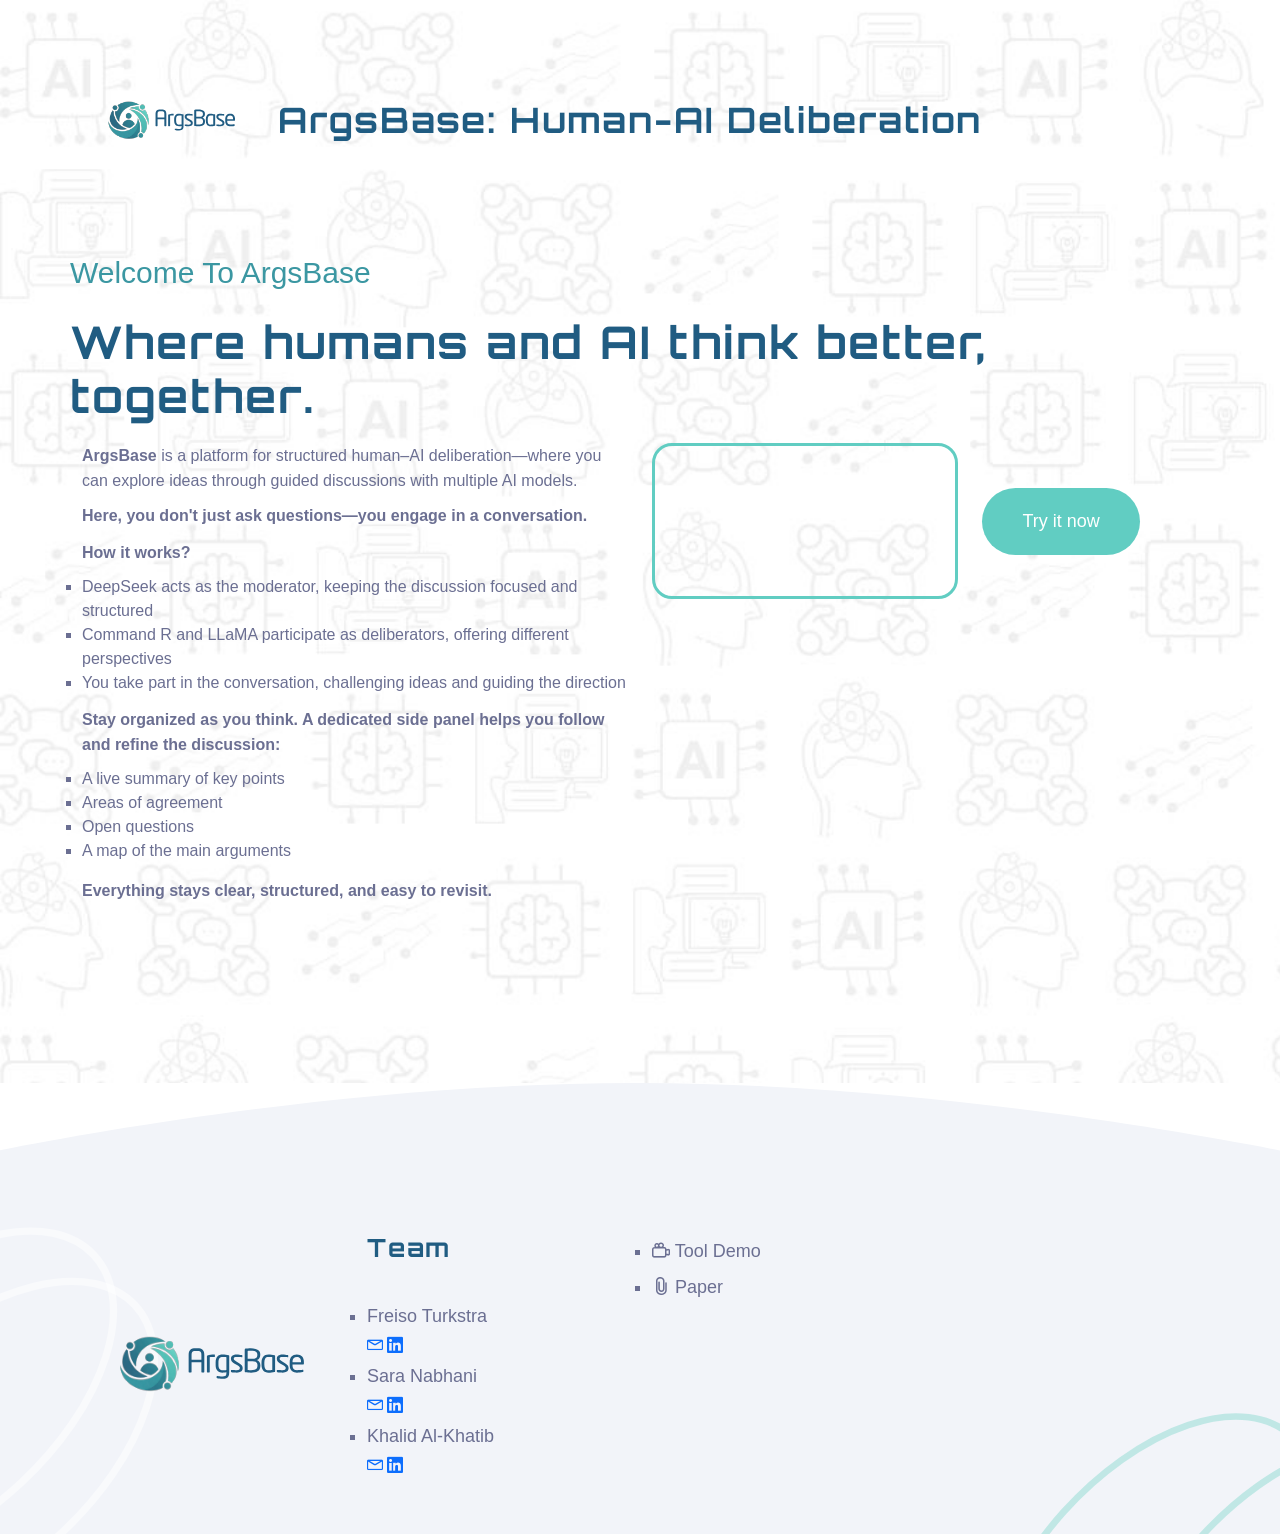
==== landing page/index.html @ 5cd46a4c "Add files via upload" ====
<!DOCTYPE html>
<html class="no-js" lang="">
  <head>
    <meta charset="utf-8" />
    <meta http-equiv="x-ua-compatible" content="ie=edge" />
    <title>ArgsBase || Human-AI Deliberation</title>
    <meta name="description" content="" />
    <meta name="viewport" content="width=device-width, initial-scale=1" />
    <link rel="shortcut icon" type="image/x-icon" href="assets/img/new logo.svg"/>
    <!-- Place favicon.ico in the root directory -->

    <!-- ========================= CSS here ========================= -->
    <link rel="stylesheet" href="assets/css/bootstrap-5.0.0-beta2.min.css" />
    <link rel="stylesheet" href="assets/css/LineIcons.2.0.css" />
    <link rel="stylesheet" href="assets/css/tiny-slider.css" />
    <link rel="stylesheet" href="assets/css/animate.css" />
    <link rel="stylesheet" href="assets/css/main.css" />
	<link href="https://fonts.googleapis.com/css2?family=Audiowide&display=swap" rel="stylesheet">
  </head>
  <body>
    <!--[if lte IE 9]>
      <p class="browserupgrade">
        You are using an <strong>outdated</strong> browser. Please
        <a href="https://browsehappy.com/">upgrade your browser</a> to improve
        your experience and security.
      </p>
    <![endif]-->

    <!-- ========================= preloader start ========================= -->
    <div class="preloader">
      <div class="loader">
        <div class="spinner">
          <div class="spinner-container">
            <div class="spinner-rotator">
              <div class="spinner-left">
                <div class="spinner-circle"></div>
              </div>
              <div class="spinner-right">
                <div class="spinner-circle"></div>
              </div>
            </div>
          </div>
        </div>
      </div>
    </div>
		<!-- preloader end -->
		

    <!-- ========================= header start ========================= -->
    <header class="header">
      <div class="navbar-area">
        <div class="container">
          <div class="row align-items-center">
            <div class="col-lg-12">
              <nav class="navbar navbar-expand-lg">
                <a class="navbar-brand" href="index.html">
                  <img src="assets/img/new_logo_t.svg" alt="Logo" width="100%" height="200" />
                </a>
				<h1>ArgsBase: Human-AI Deliberation</h1>
                <button class="navbar-toggler" type="button" data-bs-toggle="collapse" data-bs-target="#navbarSupportedContent" aria-controls="navbarSupportedContent" aria-expanded="false" aria-label="Toggle navigation">
                  <span class="toggler-icon"></span>
                  <span class="toggler-icon"></span>
                  <span class="toggler-icon"></span>
                </button>
              </nav>
              <!-- navbar -->
            </div>
          </div>
          <!-- row -->
        </div>
        <!-- container -->
      </div>
      <!-- navbar area -->
    </header>
    <!-- ========================= header end ========================= -->

    <!-- ========================= hero-section start ========================= -->
    <section id="home" class="hero-section" style="margin: 0px; padding-top: 250px;">
      <div class="container">
        <div class="row">
			<div class="hero-content" style="padding: 0; margin: 0;">
			<span class="wow fadeInLeft" data-wow-delay=".2s">Welcome To ArgsBase</span>
               <h1 class="wow fadeInUp" data-wow-delay=".4s" style="margin-bottom: 20px;">
								Where humans and AI think better, together.
							</h1>
			</div>						
          <div class="col-lg-6">
            <div class="hero-content">
							<!-- <span class="wow fadeInLeft" data-wow-delay=".2s">Welcome To ArgsBase</span>
               <h1 class="wow fadeInUp" data-wow-delay=".4s">
								Where humans and AI think better, together.
							</h1> -->
              <p class="wow fadeInUp" data-wow-delay=".6s" style="margin-bottom: 10px;">
                <strong>ArgsBase</strong> is a platform for structured human–AI deliberation—where you can explore ideas through guided discussions with multiple AI models.
</p>
				<p class="wow fadeInUp" data-wow-delay=".6s" style="font-weight: bolder; margin-bottom: 12px;">Here, you don't just ask questions—you engage in a conversation. </p>

<p class="wow fadeInUp" data-wow-delay=".6s" style="margin-bottom: 10px; font-weight: bold;">How it works?</p>
	<ul>
<li>DeepSeek acts as the moderator, keeping the discussion focused and structured</li>
<li>Command R and LLaMA participate as deliberators, offering different perspectives</li>
<li>You take part in the conversation, challenging ideas and guiding the direction</li>
</ul> 

<p class="wow fadeInUp" data-wow-delay=".6s" style="margin-bottom: 10px; margin-top: 12px; font-weight: bolder;">Stay organized as you think. A dedicated side panel helps you follow and refine the discussion:</p>
<ul>
<li>A live summary of key points</li>
<li>Areas of agreement</li>
<li>Open questions</li>
<li>A map of the main arguments</li>
</ul> 

<p class="wow fadeInUp" data-wow-delay=".6s" style="font-weight: bolder; margin-top: 15px;">Everything stays clear, structured, and easy to revisit.</p>
</p>
							<!-- <a href="https://quiet-pavlova-2ccf0b.netlify.app/" class="main-btn btn-hover wow fadeInUp" data-wow-delay=".6s">Try it now</a> -->
            </div>
					</div>
					<div class="col-lg-6">
						<div class="hero-img wow fadeInUp" data-wow-delay=".5s">
							<!-- <img src="assets/img/hero/hero-img.svg" alt=""> -->
							 <a href="https://youtu.be/43h_SSZMldo" target="_blank">
							<video autoplay loop muted playsinline style="width: 100%; height: auto; border: 3px solid #61cdc2; border-radius: 20px;">
  <source src="assets/img/ArgsBase Demo.mp4" type="video/mp4"> 
  Your browser does not support the video tag.
</video></a>  <a href="https://quiet-pavlova-2ccf0b.netlify.app/" class="main-btn btn-hover wow fadeInUp" data-wow-delay=".6s" style="margin: 20px;">Try it now</a>
        
						</div> 
					</div>
        </div>
			</div>
    </section>
		<!-- ========================= hero-section end ========================= -->


    <!-- ========================= footer start ========================= -->
		<footer class="footer">
			<div class="container">
				<div class="widget-wrapper">
					<div class="row">
						<div class="col-xl-3 col-md-6">
							<div class="footer-widget">
								<div class="logo mb-35">
									<a href="index.html"> <img src="assets/img/new_logo_t.svg" alt="" width="100%" height="100%"> </a>
								</div>
			
							</div>
						</div>

				

						<div class="col-xl-3 col-md-6">
							<div class="footer-widget">
								<h3>Team</h3>
								<ul>
									<li>Freiso Turkstra</li> <a href="mailto:f.turkstra@rug.nl"> <i class="lni lni-envelope"></i> </a> <a href="jvascript:void(0)"> <i class="lni lni-linkedin-original"></i> </a>
									<li>Sara Nabhani</li> <a href="mailto:s.nabhani@rug.nl"> <i class="lni lni-envelope"></i> </a> <a href="https://www.linkedin.com/in/saranabhani"> <i class="lni lni-linkedin-original"></i> </a>
									<li>Khalid Al-Khatib</li> <a href="mailto:khalid.alkhatib@rug.nl"> <i class="lni lni-envelope"></i> </a> <a href="jvascript:void(0)"> <i class="lni lni-linkedin-original"></i> </a>
								</ul>

							</div>
						</div>

						<div class="col-xl-3 col-md-6">
							<div class="footer-widget">
								
								<ul>
									<li><a href="https://youtu.be/43h_SSZMldo"><i class="lni lni-video"></i> Tool Demo </a></li>
									<li><a href="https://aclanthology.org/2026.eacl-demo.39/"><i class="lni lni-paperclip"></i> Paper </a></li>
									
								</ul>
							
							</div>
						</div>

					</div>
				</div>

			</div>
		</footer>
    <!-- ========================= footer end ========================= -->

    <!-- ========================= scroll-top ========================= -->
    <a href="#" class="scroll-top btn-hover">
      <i class="lni lni-chevron-up"></i>
    </a>

    <!-- ========================= JS here ========================= -->
    <script src="assets/js/bootstrap-5.0.0-beta2.min.js"></script>
    <script src="assets/js/count-up.min.js"></script>
    <script src="assets/js/tiny-slider.js"></script>
    <script src="assets/js/wow.min.js"></script>
    <script src="assets/js/polifill.js"></script>
    <script src="assets/js/main.js"></script>
  </body>
</html>
---- landing page/assets/css/main.css ----
/* ============================
  Template Name: Bliss
  Author: uideck
  Description: Digital Agency Bootstrap 5 Landing Page.
  Version: 1.0
=============================== */
@import url("https://fonts.googleapis.com/css2?family=Orbitron&display=swap");
.counter-up-section .counter-up-content .counter-up-wrapper .single-counter .icon, .footer .widget-wrapper .footer-widget .socials li a {
  display: flex;
  justify-content: center;
  align-items: center;
}

/*===========================
    01.COMMON css 
===========================*/
html {
  scroll-behavior: smooth;
}

body {
  font-family: "Nirand", sans-serif;
  font-weight: normal;
  font-style: normal;
  color: #6B6F92;
  overflow-x: hidden;
}

* {
  margin: 0;
  padding: 0;
  box-sizing: border-box;
}

a:focus,
input:focus,
textarea:focus,
button:focus,
.btn:focus,
.btn.focus,
.btn:not(:disabled):not(.disabled).active,
.btn:not(:disabled):not(.disabled):active {
  text-decoration: none;
  outline: none;
  box-shadow: none;
}

a:hover {
  color: #4E6EF1;
}

a {
  transition: all 0.3s ease-out 0s;
}

a,
a:focus,
a:hover {
  text-decoration: none;
}

i,
span,
a {
  display: inline-block;
}

audio,
canvas,
iframe,
img,
svg,
video {
  vertical-align: middle;
}

h1,
h2,
h3,
h4,
h5,
h6 {
  font-family: "Orbitron", sans-serif;
  font-weight: 700;
  margin: 0px;
  color: #205c82;
  letter-spacing: 2px;
}

.section-title p {
  font-size: 18px;
  line-height: 28px;
}

h1 a,
h2 a,
h3 a,
h4 a,
h5 a,
h6 a {
  color: inherit;
}

h1 {
  font-size: 35px;
}

h2 {
  font-size: 30px;
}

h3 {
  font-size: 25px;
}

h4 {
  font-size: 20px;
}

h5 {
  font-size: 18px;
}

h6 {
  font-size: 16px;
}

ul,
ol {
  margin: 0px;
  padding: 0px;
  list-style-type: square;
}

p {
  font-size: 16px;
  font-weight: 400;
  line-height: 25px;
  margin: 0px;
  padding: 0px;
}

.img-bg {
  background-position: center center;
  background-size: cover;
  background-repeat: no-repeat;
  width: 100%;
  height: 100%;
}

.error {
  color: orangered;
}

.success {
  color: green;
}

/*===== All Button Style =====*/
.main-btn {
  display: inline-block;
  font-weight: 500;
  text-align: center;
  white-space: nowrap;
  vertical-align: middle;
  user-select: none;
  padding: 20px 40px;
  font-size: 18px;
  border-radius: 50px;
  color: #fff;
  cursor: pointer;
  z-index: 5;
  transition: all .4s ease-in-out;
  border: none;
  background: #61cdc2;
  overflow: hidden;
}

.main-btn:hover {
  color: #fff;
}

.main-btn.border-btn {
  border: 2px solid #4E6EF1;
  background: transparent;
  color: #313450;
}

.btn-hover {
  position: relative;
  overflow: hidden;
}

.btn-hover::after {
  content: '';
  position: absolute;
  width: 0%;
  height: 0%;
  border-radius: 50%;
  background: rgba(0, 0, 0, 0.05);
  top: 50%;
  left: 50%;
  padding: 50%;
  z-index: -1;
  transition: all 0.3s ease-out 0s;
  transform: translate3d(-50%, -50%, 0) scale(0);
}

.btn-hover:hover::after {
  transform: translate3d(-50%, -50%, 0) scale(1.3);
}

.scroll-top {
  width: 45px;
  height: 45px;
  background: #61cdc2;
  display: none;
  justify-content: center;
  align-items: center;
  font-size: 18px;
  color: #fff;
  border-radius: 5px;
  position: fixed;
  bottom: 30px;
  right: 30px;
  z-index: 9;
  cursor: pointer;
  transition: all 0.3s ease-out 0s;
}

.scroll-top:hover {
  color: #fff;
  background: rgba(78, 110, 241, 0.8);
}

@keyframes animation1 {
  0% {
    transform: translateY(30px);
  }
  50% {
    transform: translateY(-30px);
  }
  100% {
    transform: translateY(30px);
  }
}

/*===== All Preloader Style =====*/
.preloader {
  /* Body Overlay */
  position: fixed;
  top: 0;
  left: 0;
  display: table;
  height: 100%;
  width: 100%;
  /* Change Background Color */
  background: #fff;
  z-index: 99999;
}

.preloader .loader {
  display: table-cell;
  vertical-align: middle;
  text-align: center;
}

.preloader .loader .spinner {
  position: absolute;
  left: 50%;
  top: 50%;
  width: 64px;
  margin-left: -32px;
  z-index: 18;
  pointer-events: none;
}

.preloader .loader .spinner .spinner-container {
  pointer-events: none;
  position: absolute;
  width: 100%;
  padding-bottom: 100%;
  top: 50%;
  left: 50%;
  margin-top: -50%;
  margin-left: -50%;
  animation: spinner-linspin 1568.2353ms linear infinite;
}

.preloader .loader .spinner .spinner-container .spinner-rotator {
  position: absolute;
  width: 100%;
  height: 100%;
  animation: spinner-easespin 5332ms cubic-bezier(0.4, 0, 0.2, 1) infinite both;
}

.preloader .loader .spinner .spinner-container .spinner-rotator .spinner-left {
  position: absolute;
  top: 0;
  left: 0;
  bottom: 0;
  overflow: hidden;
  right: 50%;
}

.preloader .loader .spinner .spinner-container .spinner-rotator .spinner-right {
  position: absolute;
  top: 0;
  right: 0;
  bottom: 0;
  overflow: hidden;
  left: 50%;
}

.preloader .loader .spinner-circle {
  box-sizing: border-box;
  position: absolute;
  width: 200%;
  height: 100%;
  border-style: solid;
  /* Spinner Color */
  border-color: #4E6EF1 #4E6EF1 #ddd;
  border-radius: 50%;
  border-width: 6px;
}

.preloader .loader .spinner-left .spinner-circle {
  left: 0;
  right: -100%;
  border-right-color: #ddd;
  animation: spinner-left-spin 1333ms cubic-bezier(0.4, 0, 0.2, 1) infinite both;
}

.preloader .loader .spinner-right .spinner-circle {
  left: -100%;
  right: 0;
  border-left-color: #ddd;
  animation: right-spin 1333ms cubic-bezier(0.4, 0, 0.2, 1) infinite both;
}

/* Preloader Animations */

@keyframes spinner-linspin {
  to {
    transform: rotate(360deg);
  }
}

@keyframes spinner-easespin {
  12.5% {
    transform: rotate(135deg);
  }
  25% {
    transform: rotate(270deg);
  }
  37.5% {
    transform: rotate(405deg);
  }
  50% {
    transform: rotate(540deg);
  }
  62.5% {
    transform: rotate(675deg);
  }
  75% {
    transform: rotate(810deg);
  }
  87.5% {
    transform: rotate(945deg);
  }
  to {
    transform: rotate(1080deg);
  }
}

@keyframes spinner-left-spin {
  0% {
    transform: rotate(130deg);
  }
  50% {
    transform: rotate(-5deg);
  }
  to {
    transform: rotate(130deg);
  }
}

@keyframes right-spin {
  0% {
    transform: rotate(-130deg);
  }
  50% {
    transform: rotate(5deg);
  }
  to {
    transform: rotate(-130deg);
  }
}

/*===========================
    02.HEADER css 
===========================*/
/*===== NAVBAR =====*/
.navbar-area {
  position: absolute;
  top: 0;
  left: 0;
  width: 100%;
  z-index: 99;
  transition: all 0.3s ease-out 0s;
}

.sticky {
  position: fixed;
  z-index: 99;
  background-color: #fff;
  box-shadow: 0px 20px 50px 0px rgba(0, 0, 0, 0.05);
  transition: all 0.3s ease-out 0s;
}

.sticky .navbar {
  padding: 17px 0;
}

@media only screen and (min-width: 768px) and (max-width: 991px), (max-width: 767px) {
  .sticky .navbar {
    padding: 15px 0;
  }
}

.sticky .navbar .navbar-nav .nav-item a {
  color: #313450;
}

.sticky .navbar .navbar-toggler .toggler-icon {
  background: #313450;
}

.navbar {
  padding: 0;
  border-radius: 5px;
  position: relative;
  transition: all 0.3s ease-out 0s;
  padding: 20px 0;
}

@media only screen and (min-width: 768px) and (max-width: 991px), (max-width: 767px) {
  .navbar {
    padding: 17px 0;
  }
}

.navbar-brand {
  padding: 0;
}

.navbar-brand img {
  max-width: 180px;
}

.navbar-toggler {
  padding: 0;
}

.navbar-toggler:focus {
  outline: none;
  box-shadow: none;
}

.navbar-toggler .toggler-icon {
  width: 30px;
  height: 2px;
  background-color: #313450;
  display: block;
  margin: 5px 0;
  position: relative;
  transition: all 0.3s ease-out 0s;
}

.navbar-toggler.active .toggler-icon:nth-of-type(1) {
  transform: rotate(45deg);
  top: 7px;
}

.navbar-toggler.active .toggler-icon:nth-of-type(2) {
  opacity: 0;
}

.navbar-toggler.active .toggler-icon:nth-of-type(3) {
  transform: rotate(135deg);
  top: -7px;
}

@media only screen and (min-width: 768px) and (max-width: 991px), (max-width: 767px) {
  .navbar-collapse {
    position: absolute;
    top: 100%;
    left: 0;
    width: 100%;
    background-color: #fff;
    z-index: 9;
    box-shadow: 0px 15px 20px 0px rgba(0, 0, 0, 0.1);
    padding: 5px 12px;
  }
}

.navbar-nav .nav-item {
  position: relative;
  margin-left: 40px;
}

@media only screen and (min-width: 768px) and (max-width: 991px), (max-width: 767px) {
  .navbar-nav .nav-item {
    margin-left: 20px;
  }
}

.navbar-nav .nav-item a {
  font-size: 18px;
  font-weight: 400;
  color: #6B6F92;
  transition: all 0.3s ease-out 0s;
  padding: 10px 0;
  position: relative;
}

@media only screen and (min-width: 768px) and (max-width: 991px), (max-width: 767px) {
  .navbar-nav .nav-item a {
    display: inline-block;
    padding: 6px 0px;
    color: #6B6F92;
  }
}

.navbar-nav .nav-item a::before {
  content: '';
  position: absolute;
  bottom: 0;
  right: 0;
  left: auto;
  width: 0;
  height: 2px;
  background: #4E6EF1;
  z-index: -1;
  opacity: 0;
  border-radius: 10px;
  transition: all 0.3s ease-out 0s;
}

.navbar-nav .nav-item a:hover, .navbar-nav .nav-item a.active {
  color: #4E6EF1;
}

.navbar-nav .nav-item a:hover::before, .navbar-nav .nav-item a.active::before {
  right: auto;
  left: 0;
  opacity: 1;
  width: 100%;
}

.navbar-nav .nav-item:hover .sub-menu {
  top: 100%;
  opacity: 1;
  visibility: visible;
}

@media only screen and (min-width: 768px) and (max-width: 991px) {
  .navbar-nav .nav-item:hover .sub-menu {
    top: 0;
  }
}

@media (max-width: 767px) {
  .navbar-nav .nav-item:hover .sub-menu {
    top: 0;
  }
}

.navbar-nav .nav-item .sub-menu {
  width: 200px;
  background-color: #fff;
  box-shadow: 0px 0px 20px 0px rgba(0, 0, 0, 0.1);
  position: absolute;
  top: 110%;
  left: 0;
  opacity: 0;
  visibility: hidden;
  transition: all 0.3s ease-out 0s;
}

@media only screen and (min-width: 768px) and (max-width: 991px) {
  .navbar-nav .nav-item .sub-menu {
    position: relative;
    width: 100%;
    top: 0;
    display: none;
    opacity: 1;
    visibility: visible;
  }
}

@media (max-width: 767px) {
  .navbar-nav .nav-item .sub-menu {
    position: relative;
    width: 100%;
    top: 0;
    display: none;
    opacity: 1;
    visibility: visible;
  }
}

.navbar-nav .nav-item .sub-menu li {
  display: block;
}

.navbar-nav .nav-item .sub-menu li a {
  display: block;
  padding: 8px 20px;
  color: #222;
}

.navbar-nav .nav-item .sub-menu li a.active, .navbar-nav .nav-item .sub-menu li a:hover {
  padding-left: 25px;
  color: #4E6EF1;
}

.navbar-nav .sub-nav-toggler {
  display: none;
}

@media only screen and (min-width: 768px) and (max-width: 991px) {
  .navbar-nav .sub-nav-toggler {
    display: block;
    position: absolute;
    right: 0;
    top: 0;
    background: none;
    color: #222;
    font-size: 18px;
    border: 0;
    width: 30px;
    height: 30px;
  }
}

@media (max-width: 767px) {
  .navbar-nav .sub-nav-toggler {
    display: block;
    position: absolute;
    right: 0;
    top: 0;
    background: none;
    color: #222;
    font-size: 18px;
    border: 0;
    width: 30px;
    height: 30px;
  }
}

.navbar-nav .sub-nav-toggler span {
  width: 8px;
  height: 8px;
  border-left: 1px solid #222;
  border-bottom: 1px solid #222;
  transform: rotate(-45deg);
  position: relative;
  top: -5px;
}

/* ============== hero-area ============ */
.hero-section {
  position: relative;
  z-index: 1;
  padding: 250px 0 120px;
  background-image: url("../img/bg.jpg");
  background-repeat: no-repeat;
  background-position: left bottom;
  background-size: cover;
}

@media only screen and (min-width: 1200px) and (max-width: 1399px) {
  .hero-section {
    padding: 180px 0 140px;
  }
}

@media only screen and (min-width: 992px) and (max-width: 1199px) {
  .hero-section {
    padding: 180px 0 140px;
  }
}

@media only screen and (min-width: 768px) and (max-width: 991px) {
  .hero-section .hero-content {
    margin-bottom: 50px;
  }
}

@media (max-width: 767px) {
  .hero-section .hero-content {
    margin-bottom: 50px;
  }
}

.hero-section .hero-content span {
  font-family: "Archivo Black", sans-serif;
  font-size: 30px;
  color: #3b97a2;
  margin-bottom: 20px;
}

@media only screen and (min-width: 992px) and (max-width: 1199px) {
  .hero-section .hero-content span {
    font-size: 25px;
  }
}

.hero-section .hero-content h1 {
  font-size: 50px;
  margin-bottom: 35px;
}

@media only screen and (min-width: 1200px) and (max-width: 1399px) {
  .hero-section .hero-content h1 {
    font-size: 45px;
  }
}

@media only screen and (min-width: 992px) and (max-width: 1199px) {
  .hero-section .hero-content h1 {
    font-size: 37px;
  }
}

@media (max-width: 767px) {
  .hero-section .hero-content h1 {
    font-size: 36px;
  }
}

@media only screen and (min-width: 480px) and (max-width: 767px) {
  .hero-section .hero-content h1 {
    font-size: 45px;
  }
}

.hero-section .hero-content p {
  margin-bottom: 40px;
}

@media only screen and (min-width: 1200px) and (max-width: 1399px) {
  .hero-section .hero-img img {
    width: 100%;
  }
}

@media only screen and (min-width: 992px) and (max-width: 1199px) {
  .hero-section .hero-img img {
    width: 100%;
  }
}

@media only screen and (min-width: 768px) and (max-width: 991px) {
  .hero-section .hero-img img {
    width: 100%;
  }
}

@media (max-width: 767px) {
  .hero-section .hero-img img {
    width: 100%;
  }
}

.hero-section .hero-shape .shape {
  position: absolute;
  z-index: -1;
}

.hero-section .hero-shape .shape.shape-1 {
  top: -285px;
  right: -300px;
}

@media only screen and (min-width: 1200px) and (max-width: 1399px) {
  .hero-section .hero-shape .shape.shape-1 {
    top: -420px;
    right: -550px;
  }
}

@media only screen and (min-width: 992px) and (max-width: 1199px) {
  .hero-section .hero-shape .shape.shape-1 {
    top: -400px;
    right: -550px;
  }
}

@media only screen and (min-width: 768px) and (max-width: 991px) {
  .hero-section .hero-shape .shape.shape-1 {
    display: none;
  }
}

@media (max-width: 767px) {
  .hero-section .hero-shape .shape.shape-1 {
    display: none;
  }
}

.client-logo-section .single-logo {
  opacity: .43;
  transition: all 0.3s ease-out 0s;
}

.client-logo-section .single-logo:hover {
  opacity: 1;
}

.client-logo-section .single-logo img {
  max-width: 100%;
}

/* ======= about css ========*/
.about-section .about-img img {
  width: 100%;
}

.about-section .accordion .single-faq {
  margin-bottom: 20px;
  border-radius: 10px;
  background: #fff;
  box-shadow: 0px 0px 35px #f2f4f9;
}

.about-section .accordion .single-faq button {
  padding: 20px 30px 15px;
  border: none;
  background: none;
  font-size: 20px;
  font-weight: 500;
  color: #313450;
  position: relative;
}

.about-section .accordion .single-faq button::after {
  content: "\eb2c";
  font: normal normal normal 1em/1 "LineIcons";
  position: absolute;
  right: 30px;
  top: 50%;
  transform: translateY(-50%);
  transition: all 0.3s ease-out 0s;
}

.about-section .accordion .single-faq button.collapsed::after {
  content: "\eb53";
}

.about-section .accordion .single-faq .faq-content {
  padding: 0 30px;
  padding-bottom: 20px;
}

/* ============== service css ==============*/
.service-section {
  background-image: url("../img/service/service-bg.jpg");
}

.service-section .single-service {
  text-align: center;
  padding: 50px 30px;
  border-radius: 10px;
  background: #fff;
  margin-bottom: 30px;
}

.service-section .single-service:hover .icon {
  color: #fff;
}

.service-section .single-service:hover .icon.color-1 {
  background: #FB32FB;
}

.service-section .single-service:hover .icon.color-2 {
  background: #4E6EF1;
}

.service-section .single-service:hover .icon.color-3 {
  background: #FF3B3B;
}

.service-section .single-service:hover .icon.color-4 {
  background: #5A37FF;
}

.service-section .single-service .icon {
  width: 95px;
  height: 95px;
  border-radius: 50%;
  display: flex;
  justify-content: center;
  align-items: center;
  margin: auto;
  margin-bottom: 30px;
  font-size: 40px;
  color: #313450;
  transition: all 0.3s ease-out 0s;
}

.service-section .single-service .icon.color-1 {
  background: #FFEFFF;
}

.service-section .single-service .icon.color-2 {
  background: #E4E9FF;
}

.service-section .single-service .icon.color-3 {
  background: #FFEAEA;
}

.service-section .single-service .icon.color-4 {
  background: #ECE8FF;
}

.service-section .single-service .content h3 {
  font-size: 24px;
  margin-bottom: 15px;
}

/* ============= counter-up css =========== */
@media only screen and (min-width: 1400px) {
  .counter-up-section .counter-up-content {
    margin-right: 65px;
  }
}

.counter-up-section .counter-up-content .counter-up-wrapper .single-counter {
  margin-bottom: 35px;
}

.counter-up-section .counter-up-content .counter-up-wrapper .single-counter .icon {
  width: 80px;
  height: 80px;
  border-radius: 10px;
  margin-bottom: 20px;
  color: #4E6EF1;
  font-size: 42px;
}

.counter-up-section .counter-up-content .counter-up-wrapper .single-counter .icon.color-1 {
  background: #FFEFFF;
}

.counter-up-section .counter-up-content .counter-up-wrapper .single-counter .icon.color-2 {
  background: #E1F2FB;
}

.counter-up-section .counter-up-content .counter-up-wrapper .single-counter .icon.color-3 {
  background: #FFEAEA;
}

.counter-up-section .counter-up-content .counter-up-wrapper .single-counter .icon.color-4 {
  background: #ECE8FF;
}

.counter-up-section .counter-up-content .counter-up-wrapper .single-counter .content h1 {
  font-size: 45px;
  margin-bottom: 10px;
}

@media only screen and (min-width: 992px) and (max-width: 1199px) {
  .counter-up-section .counter-up-content .counter-up-wrapper .single-counter .content h1 {
    font-size: 38px;
  }
}

.counter-up-section .counter-up-content .counter-up-wrapper .single-counter .content span {
  font-size: 25px;
  font-weight: 500;
}

@media only screen and (min-width: 992px) and (max-width: 1199px) {
  .counter-up-section .counter-up-content .counter-up-wrapper .single-counter .content span {
    font-size: 18px;
  }
}

.counter-up-section .counter-up-img img {
  width: 100%;
}

/* =========== footer css =========== */
.footer {
  background-image: url("../img/footer_bg.svg");
  background-size: cover;
  background-position: top center;
  padding-top: 150px;
}

.footer .widget-wrapper .footer-widget {
  margin-bottom: 40px;
}

.footer .widget-wrapper .footer-widget .desc {
  font-size: 18px;
  line-height: 28px;
}

.footer .widget-wrapper .footer-widget .socials {
  display: flex;
  align-items: center;
}

.footer .widget-wrapper .footer-widget .socials li {
  margin-right: 20px;
}

.footer .widget-wrapper .footer-widget .socials li a {
  width: 40px;
  height: 40px;
  border-radius: 50%;
  color: #6B6F92;
  background: #fff;
}

.footer .widget-wrapper .footer-widget .socials li a:hover {
  padding-left: 0px;
}

.footer .widget-wrapper .footer-widget h3 {
  margin-bottom: 35px;
}

.footer .widget-wrapper .footer-widget ul li {
  font-size: 18px;
  line-height: 36px;
}

.footer .widget-wrapper .footer-widget ul li a {
  color: #6B6F92;
}

.footer .widget-wrapper .footer-widget ul li a:hover {
  color: #4E6EF1;
  padding-left: 7px;
}

.footer .copy-right {
  text-align: center;
  padding: 30px 0;
  border-top: 2px solid #fff;
}

/* ======================
    DEFAULT CSS
========================= */
.mt-5 {
  margin-top: 5px;
}

.mt-10 {
  margin-top: 10px;
}

.mt-15 {
  margin-top: 15px;
}

.mt-20 {
  margin-top: 20px;
}

.mt-25 {
  margin-top: 25px;
}

.mt-30 {
  margin-top: 30px;
}

.mt-35 {
  margin-top: 35px;
}

.mt-40 {
  margin-top: 40px;
}

.mt-45 {
  margin-top: 45px;
}

.mt-50 {
  margin-top: 50px;
}

.mt-55 {
  margin-top: 55px;
}

.mt-60 {
  margin-top: 60px;
}

.mt-65 {
  margin-top: 65px;
}

.mt-70 {
  margin-top: 70px;
}

.mt-75 {
  margin-top: 75px;
}

.mt-80 {
  margin-top: 80px;
}

.mt-85 {
  margin-top: 85px;
}

.mt-90 {
  margin-top: 90px;
}

.mt-95 {
  margin-top: 95px;
}

.mt-100 {
  margin-top: 100px;
}

.mt-105 {
  margin-top: 105px;
}

.mt-110 {
  margin-top: 110px;
}

.mt-115 {
  margin-top: 115px;
}

.mt-120 {
  margin-top: 120px;
}

.mt-125 {
  margin-top: 125px;
}

.mt-130 {
  margin-top: 130px;
}

.mt-135 {
  margin-top: 135px;
}

.mt-140 {
  margin-top: 140px;
}

.mt-145 {
  margin-top: 145px;
}

.mt-150 {
  margin-top: 150px;
}

.mt-155 {
  margin-top: 155px;
}

.mt-160 {
  margin-top: 160px;
}

.mt-165 {
  margin-top: 165px;
}

.mt-170 {
  margin-top: 170px;
}

.mt-175 {
  margin-top: 175px;
}

.mt-180 {
  margin-top: 180px;
}

.mt-185 {
  margin-top: 185px;
}

.mt-190 {
  margin-top: 190px;
}

.mt-195 {
  margin-top: 195px;
}

.mt-200 {
  margin-top: 200px;
}

.mt-205 {
  margin-top: 205px;
}

.mt-210 {
  margin-top: 210px;
}

.mt-215 {
  margin-top: 215px;
}

.mt-220 {
  margin-top: 220px;
}

.mt-225 {
  margin-top: 225px;
}

.mb-5 {
  margin-bottom: 5px;
}

.mb-10 {
  margin-bottom: 10px;
}

.mb-15 {
  margin-bottom: 15px;
}

.mb-20 {
  margin-bottom: 20px;
}

.mb-25 {
  margin-bottom: 25px;
}

.mb-30 {
  margin-bottom: 30px;
}

.mb-35 {
  margin-bottom: 35px;
}

.mb-40 {
  margin-bottom: 40px;
}

.mb-45 {
  margin-bottom: 45px;
}

.mb-50 {
  margin-bottom: 50px;
}

.mb-55 {
  margin-bottom: 55px;
}

.mb-60 {
  margin-bottom: 60px;
}

.mb-65 {
  margin-bottom: 65px;
}

.mb-70 {
  margin-bottom: 70px;
}

.mb-75 {
  margin-bottom: 75px;
}

.mb-80 {
  margin-bottom: 80px;
}

.mb-85 {
  margin-bottom: 85px;
}

.mb-90 {
  margin-bottom: 90px;
}

.mb-95 {
  margin-bottom: 95px;
}

.mb-100 {
  margin-bottom: 100px;
}

.mb-105 {
  margin-bottom: 105px;
}

.mb-110 {
  margin-bottom: 110px;
}

.mb-115 {
  margin-bottom: 115px;
}

.mb-120 {
  margin-bottom: 120px;
}

.mb-125 {
  margin-bottom: 125px;
}

.mb-130 {
  margin-bottom: 130px;
}

.mb-135 {
  margin-bottom: 135px;
}

.mb-140 {
  margin-bottom: 140px;
}

.mb-145 {
  margin-bottom: 145px;
}

.mb-150 {
  margin-bottom: 150px;
}

.mb-155 {
  margin-bottom: 155px;
}

.mb-160 {
  margin-bottom: 160px;
}

.mb-165 {
  margin-bottom: 165px;
}

.mb-170 {
  margin-bottom: 170px;
}

.mb-175 {
  margin-bottom: 175px;
}

.mb-180 {
  margin-bottom: 180px;
}

.mb-185 {
  margin-bottom: 185px;
}

.mb-190 {
  margin-bottom: 190px;
}

.mb-195 {
  margin-bottom: 195px;
}

.mb-200 {
  margin-bottom: 200px;
}

.mb-205 {
  margin-bottom: 205px;
}

.mb-210 {
  margin-bottom: 210px;
}

.mb-215 {
  margin-bottom: 215px;
}

.mb-220 {
  margin-bottom: 220px;
}

.mb-225 {
  margin-bottom: 225px;
}

.pt-5 {
  padding-top: 5px;
}

.pt-10 {
  padding-top: 10px;
}

.pt-15 {
  padding-top: 15px;
}

.pt-20 {
  padding-top: 20px;
}

.pt-25 {
  padding-top: 25px;
}

.pt-30 {
  padding-top: 30px;
}

.pt-35 {
  padding-top: 35px;
}

.pt-40 {
  padding-top: 40px;
}

.pt-45 {
  padding-top: 45px;
}

.pt-50 {
  padding-top: 50px;
}

.pt-55 {
  padding-top: 55px;
}

.pt-60 {
  padding-top: 60px;
}

.pt-65 {
  padding-top: 65px;
}

.pt-70 {
  padding-top: 70px;
}

.pt-75 {
  padding-top: 75px;
}

.pt-80 {
  padding-top: 80px;
}

.pt-85 {
  padding-top: 85px;
}

.pt-90 {
  padding-top: 90px;
}

.pt-95 {
  padding-top: 95px;
}

.pt-100 {
  padding-top: 100px;
}

.pt-105 {
  padding-top: 105px;
}

.pt-110 {
  padding-top: 110px;
}

.pt-115 {
  padding-top: 115px;
}

.pt-120 {
  padding-top: 120px;
}

.pt-125 {
  padding-top: 125px;
}

.pt-130 {
  padding-top: 130px;
}

.pt-135 {
  padding-top: 135px;
}

.pt-140 {
  padding-top: 140px;
}

.pt-145 {
  padding-top: 145px;
}

.pt-150 {
  padding-top: 150px;
}

.pt-155 {
  padding-top: 155px;
}

.pt-160 {
  padding-top: 160px;
}

.pt-165 {
  padding-top: 165px;
}

.pt-170 {
  padding-top: 170px;
}

.pt-175 {
  padding-top: 175px;
}

.pt-180 {
  padding-top: 180px;
}

.pt-185 {
  padding-top: 185px;
}

.pt-190 {
  padding-top: 190px;
}

.pt-195 {
  padding-top: 195px;
}

.pt-200 {
  padding-top: 200px;
}

.pt-205 {
  padding-top: 205px;
}

.pt-210 {
  padding-top: 210px;
}

.pt-215 {
  padding-top: 215px;
}

.pt-220 {
  padding-top: 220px;
}

.pt-225 {
  padding-top: 225px;
}

.pb-5 {
  padding-bottom: 5px;
}

.pb-10 {
  padding-bottom: 10px;
}

.pb-15 {
  padding-bottom: 15px;
}

.pb-20 {
  padding-bottom: 20px;
}

.pb-25 {
  padding-bottom: 25px;
}

.pb-30 {
  padding-bottom: 30px;
}

.pb-35 {
  padding-bottom: 35px;
}

.pb-40 {
  padding-bottom: 40px;
}

.pb-45 {
  padding-bottom: 45px;
}

.pb-50 {
  padding-bottom: 50px;
}

.pb-55 {
  padding-bottom: 55px;
}

.pb-60 {
  padding-bottom: 60px;
}

.pb-65 {
  padding-bottom: 65px;
}

.pb-70 {
  padding-bottom: 70px;
}

.pb-75 {
  padding-bottom: 75px;
}

.pb-80 {
  padding-bottom: 80px;
}

.pb-85 {
  padding-bottom: 85px;
}

.pb-90 {
  padding-bottom: 90px;
}

.pb-95 {
  padding-bottom: 95px;
}

.pb-100 {
  padding-bottom: 100px;
}

.pb-105 {
  padding-bottom: 105px;
}

.pb-110 {
  padding-bottom: 110px;
}

.pb-115 {
  padding-bottom: 115px;
}

.pb-120 {
  padding-bottom: 120px;
}

.pb-125 {
  padding-bottom: 125px;
}

.pb-130 {
  padding-bottom: 130px;
}

.pb-135 {
  padding-bottom: 135px;
}

.pb-140 {
  padding-bottom: 140px;
}

.pb-145 {
  padding-bottom: 145px;
}

.pb-150 {
  padding-bottom: 150px;
}

.pb-155 {
  padding-bottom: 155px;
}

.pb-160 {
  padding-bottom: 160px;
}

.pb-165 {
  padding-bottom: 165px;
}

.pb-170 {
  padding-bottom: 170px;
}

.pb-175 {
  padding-bottom: 175px;
}

.pb-180 {
  padding-bottom: 180px;
}

.pb-185 {
  padding-bottom: 185px;
}

.pb-190 {
  padding-bottom: 190px;
}

.pb-195 {
  padding-bottom: 195px;
}

.pb-200 {
  padding-bottom: 200px;
}

.pb-205 {
  padding-bottom: 205px;
}

.pb-210 {
  padding-bottom: 210px;
}

.pb-215 {
  padding-bottom: 215px;
}

.pb-220 {
  padding-bottom: 220px;
}

.pb-225 {
  padding-bottom: 225px;
}
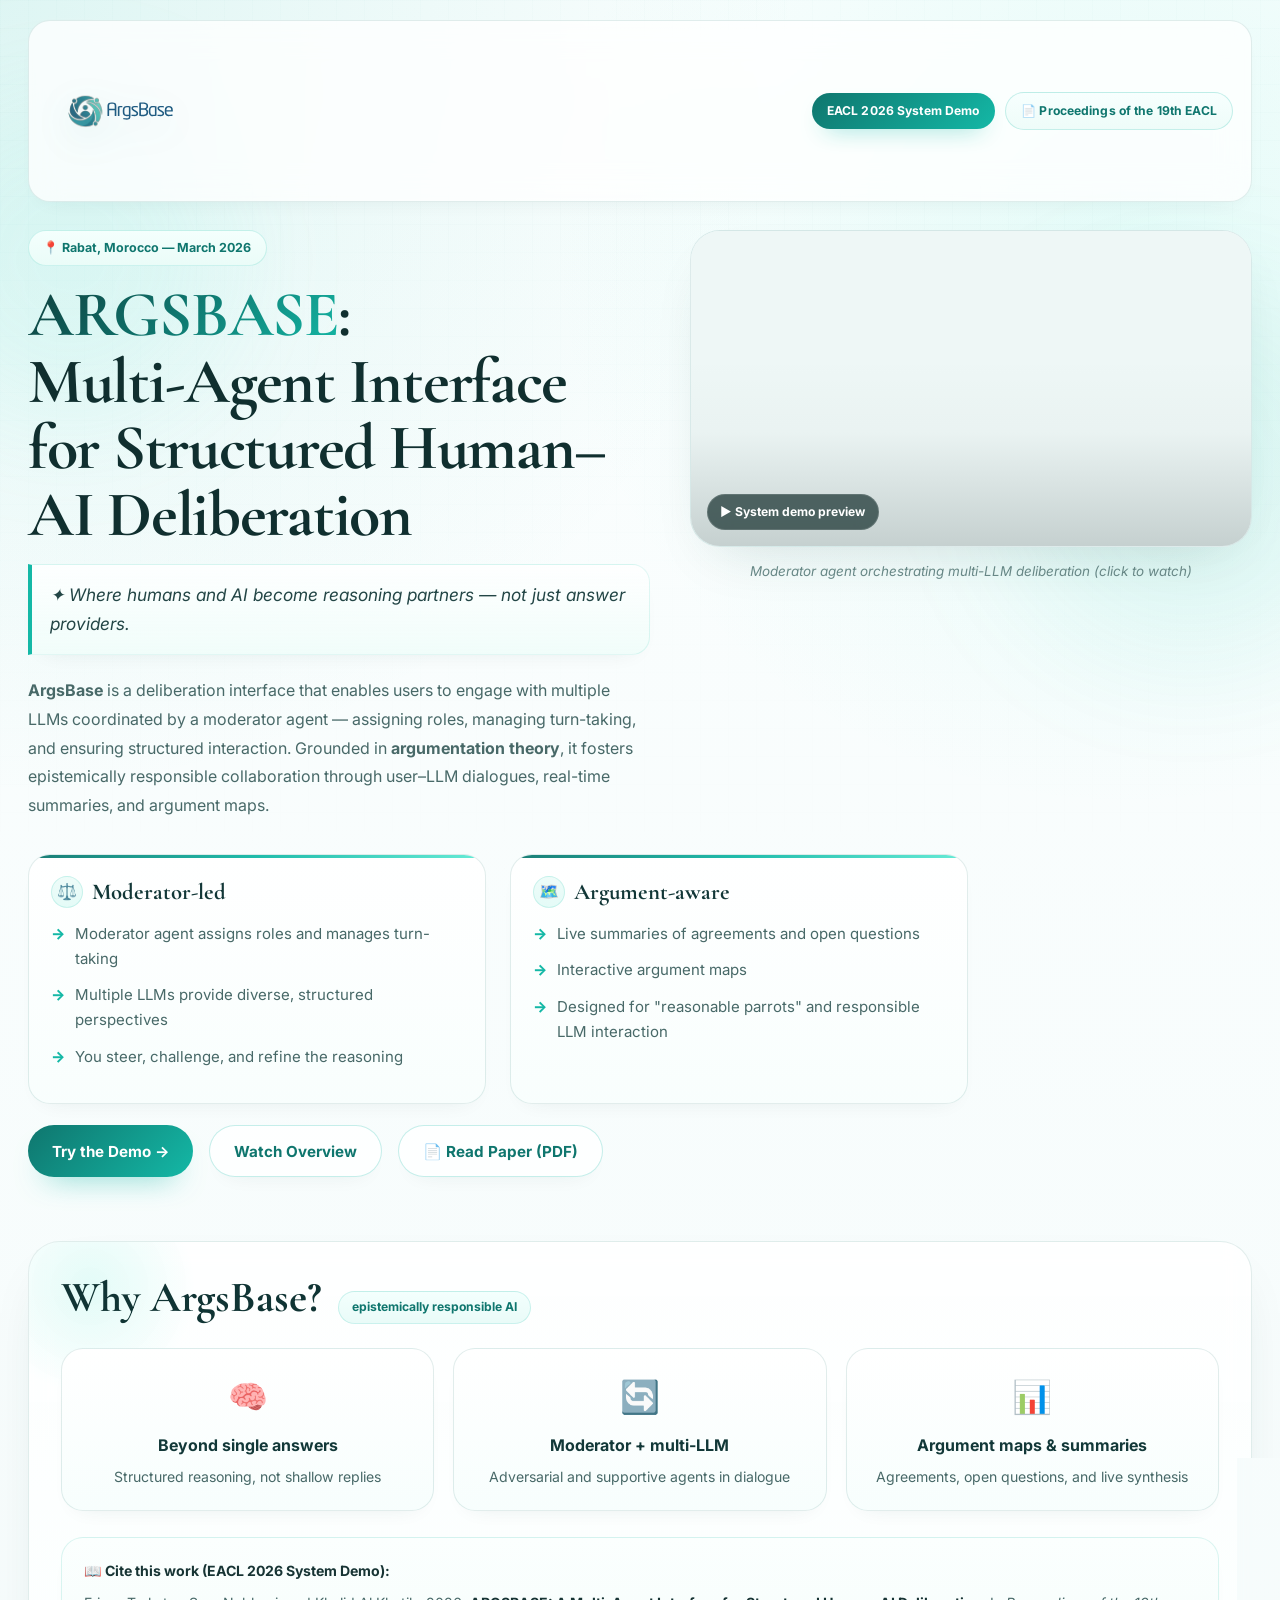
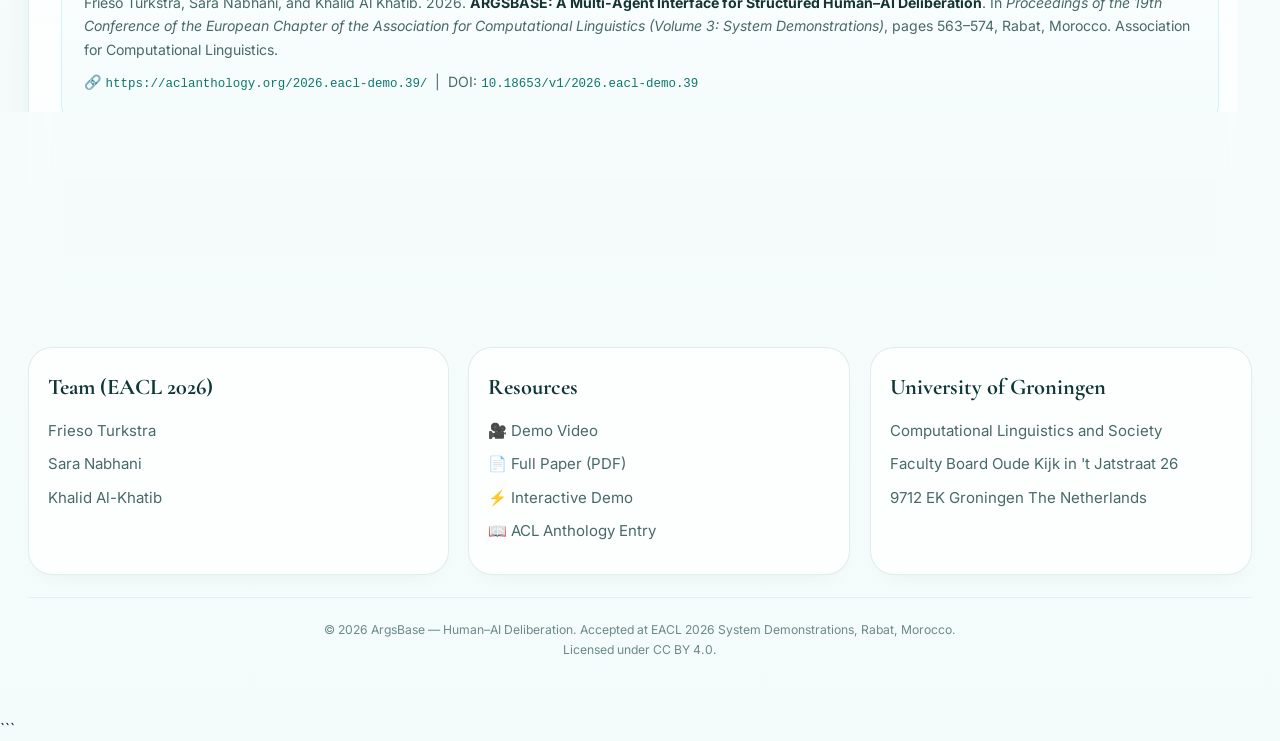
==== commit 56bf18db: "Update index.html" ====
--- a/landing page/index.html
+++ b/landing page/index.html
@@ -1,195 +1,226 @@
+
+</body>
+</html>
 <!DOCTYPE html>
-<html class="no-js" lang="">
-  <head>
-    <meta charset="utf-8" />
-    <meta http-equiv="x-ua-compatible" content="ie=edge" />
-    <title>ArgsBase || Human-AI Deliberation</title>
-    <meta name="description" content="" />
-    <meta name="viewport" content="width=device-width, initial-scale=1" />
-    <link rel="shortcut icon" type="image/x-icon" href="assets/img/new logo.svg"/>
-    <!-- Place favicon.ico in the root directory -->
-
-    <!-- ========================= CSS here ========================= -->
-    <link rel="stylesheet" href="assets/css/bootstrap-5.0.0-beta2.min.css" />
-    <link rel="stylesheet" href="assets/css/LineIcons.2.0.css" />
-    <link rel="stylesheet" href="assets/css/tiny-slider.css" />
-    <link rel="stylesheet" href="assets/css/animate.css" />
-    <link rel="stylesheet" href="assets/css/main.css" />
-	<link href="https://fonts.googleapis.com/css2?family=Audiowide&display=swap" rel="stylesheet">
-  </head>
-  <body>
-    <!--[if lte IE 9]>
-      <p class="browserupgrade">
-        You are using an <strong>outdated</strong> browser. Please
-        <a href="https://browsehappy.com/">upgrade your browser</a> to improve
-        your experience and security.
-      </p>
-    <![endif]-->
-
-    <!-- ========================= preloader start ========================= -->
-    <div class="preloader">
-      <div class="loader">
-        <div class="spinner">
-          <div class="spinner-container">
-            <div class="spinner-rotator">
-              <div class="spinner-left">
-                <div class="spinner-circle"></div>
-              </div>
-              <div class="spinner-right">
-                <div class="spinner-circle"></div>
-              </div>
-            </div>
-          </div>
-        </div>
-      </div>
-    </div>
-		<!-- preloader end -->
-		
-
-    <!-- ========================= header start ========================= -->
-    <header class="header">
-      <div class="navbar-area">
-        <div class="container">
-          <div class="row align-items-center">
-            <div class="col-lg-12">
-              <nav class="navbar navbar-expand-lg">
-                <a class="navbar-brand" href="index.html">
-                  <img src="assets/img/new_logo_t.svg" alt="Logo" width="100%" height="200" />
-                </a>
-				<h1>ArgsBase: Human-AI Deliberation</h1>
-                <button class="navbar-toggler" type="button" data-bs-toggle="collapse" data-bs-target="#navbarSupportedContent" aria-controls="navbarSupportedContent" aria-expanded="false" aria-label="Toggle navigation">
-                  <span class="toggler-icon"></span>
-                  <span class="toggler-icon"></span>
-                  <span class="toggler-icon"></span>
-                </button>
-              </nav>
-              <!-- navbar -->
-            </div>
-          </div>
-          <!-- row -->
-        </div>
-        <!-- container -->
-      </div>
-      <!-- navbar area -->
-    </header>
-    <!-- ========================= header end ========================= -->
-
-    <!-- ========================= hero-section start ========================= -->
-    <section id="home" class="hero-section" style="margin: 0px; padding-top: 250px;">
-      <div class="container">
-        <div class="row">
-			<div class="hero-content" style="padding: 0; margin: 0;">
-			<span class="wow fadeInLeft" data-wow-delay=".2s">Welcome To ArgsBase</span>
-               <h1 class="wow fadeInUp" data-wow-delay=".4s" style="margin-bottom: 20px;">
-								Where humans and AI think better, together.
-							</h1>
-			</div>						
-          <div class="col-lg-6">
-            <div class="hero-content">
-							<!-- <span class="wow fadeInLeft" data-wow-delay=".2s">Welcome To ArgsBase</span>
-               <h1 class="wow fadeInUp" data-wow-delay=".4s">
-								Where humans and AI think better, together.
-							</h1> -->
-              <p class="wow fadeInUp" data-wow-delay=".6s" style="margin-bottom: 10px;">
-                <strong>ArgsBase</strong> is a platform for structured human–AI deliberation—where you can explore ideas through guided discussions with multiple AI models.
-</p>
-				<p class="wow fadeInUp" data-wow-delay=".6s" style="font-weight: bolder; margin-bottom: 12px;">Here, you don't just ask questions—you engage in a conversation. </p>
-
-<p class="wow fadeInUp" data-wow-delay=".6s" style="margin-bottom: 10px; font-weight: bold;">How it works?</p>
-	<ul>
-<li>DeepSeek acts as the moderator, keeping the discussion focused and structured</li>
-<li>Command R and LLaMA participate as deliberators, offering different perspectives</li>
-<li>You take part in the conversation, challenging ideas and guiding the direction</li>
-</ul> 
-
-<p class="wow fadeInUp" data-wow-delay=".6s" style="margin-bottom: 10px; margin-top: 12px; font-weight: bolder;">Stay organized as you think. A dedicated side panel helps you follow and refine the discussion:</p>
+<html lang="en">
+<head>
+<meta charset="utf-8"/>
+<meta name="viewport" content="width=device-width, initial-scale=1, viewport-fit=cover"/>
+<meta name="description" content="ArgsBase: A Multi-Agent Interface for Structured Human–AI Deliberation. Accepted at EACL 2026 System Demonstrations."/>
+<meta name="citation_title" content="ARGSBASE: A Multi-Agent Interface for Structured Human–AI Deliberation"/>
+<meta name="citation_author" content="Frieso Turkstra"/>
+<meta name="citation_author" content="Sara Nabhani"/>
+<meta name="citation_author" content="Khalid Al Khatib"/>
+<meta name="citation_conference_title" content="Proceedings of the 19th Conference of the European Chapter of the Association for Computational Linguistics (Volume 3: System Demonstrations)"/>
+<meta name="citation_year" content="2026"/>
+<meta name="citation_doi" content="10.18653/v1/2026.eacl-demo.39"/>
+<title>ArgsBase — Human–AI Deliberation | EACL 2026 System Demo</title>
+<link rel="preconnect" href="https://fonts.googleapis.com">
+<link rel="preconnect" href="https://fonts.gstatic.com" crossorigin>
+<link href="https://fonts.googleapis.com/css2?family=Inter:wght@400;500;600;700;800&family=Cormorant+Garamond:wght@500;600;700&display=swap" rel="stylesheet">
+<style>
+:root{--bg:#f7fbfb;--surface:rgba(255,255,255,0.86);--surface-strong:#fff;--surface-soft:#f5fdfc;--text:#173434;--text-soft:#486968;--text-muted:#6a8a89;--border:rgba(18,104,97,0.12);--border-strong:rgba(20,184,166,0.28);--teal-1:#0f766e;--teal-2:#14b8a6;--teal-3:#5eead4;--shadow-lg:0 24px 60px -28px rgba(15,59,58,0.18);--shadow-md:0 16px 36px -24px rgba(15,59,58,0.16);--shadow-sm:0 10px 24px -18px rgba(15,59,58,0.14);--radius-xl:28px;--radius-lg:22px;--radius-md:16px;--maxw:1280px}
+*{margin:0;padding:0;box-sizing:border-box}
+html{scroll-behavior:smooth}
+body{font-family:'Inter',sans-serif;color:var(--text);line-height:1.65;background:radial-gradient(circle at top left,rgba(20,184,166,0.12),transparent 30%),radial-gradient(circle at 88% 10%,rgba(94,234,212,0.14),transparent 24%),linear-gradient(180deg,#fbfefe 0%,#f4fbfb 100%);-webkit-font-smoothing:antialiased;overflow-x:hidden;position:relative}
+body::before,body::after{content:"";position:fixed;border-radius:50%;filter:blur(60px);z-index:-2;pointer-events:none}
+body::before{width:320px;height:320px;left:-90px;top:100px;background:rgba(94,234,212,0.10)}
+body::after{width:380px;height:380px;right:-100px;top:280px;background:rgba(20,184,166,0.08)}
+.page-grid{position:fixed;inset:0;z-index:-3;pointer-events:none;background-image:linear-gradient(rgba(15,118,110,0.03) 1px,transparent 1px),linear-gradient(90deg,rgba(15,118,110,0.03) 1px,transparent 1px);background-size:28px 28px;mask-image:linear-gradient(to bottom,rgba(0,0,0,0.42),rgba(0,0,0,0.03))}
+.container{max-width:var(--maxw);margin:0 auto;padding:20px 28px 56px}
+header{display:flex;align-items:center;justify-content:space-between;flex-wrap:wrap;gap:1rem;padding:16px 18px;margin-bottom:28px;border:1px solid var(--border);background:rgba(255,255,255,0.78);backdrop-filter:blur(16px);-webkit-backdrop-filter:blur(16px);border-radius:22px;box-shadow:var(--shadow-sm)}
+.logo-area{display:flex;align-items:center;gap:14px}
+.logo{height:148px;width:auto;max-width:100%;object-fit:contain;display:block;transition:transform 0.25s ease,filter 0.25s ease;filter:drop-shadow(0 10px 18px rgba(15,118,110,0.10))}
+.logo:hover{transform:translateY(-1px) scale(1.02)}
+.logo-fallback{font-family:'Cormorant Garamond',serif;font-weight:700;font-size:2rem;letter-spacing:0.02em;color:#0f3b3a}
+.academic-badge{display:flex;gap:0.65rem;align-items:center;flex-wrap:wrap}
+.eacl-badge,.paper-badge{display:inline-flex;align-items:center;gap:0.45rem;border-radius:999px;padding:0.48rem 0.95rem;font-size:0.76rem;font-weight:700;letter-spacing:0.01em;white-space:nowrap}
+.eacl-badge{background:linear-gradient(135deg,var(--teal-1),var(--teal-2));color:#fff;box-shadow:0 10px 24px -14px rgba(20,184,166,0.9)}
+.paper-badge{color:var(--teal-1);border:1px solid rgba(20,184,166,0.22);background:linear-gradient(180deg,#f7fffe 0%,#eefcf9 100%)}
+.hero{display:grid;grid-template-columns:minmax(0,1.05fr) minmax(420px,0.95fr);grid-template-areas:"intro visual""bottom bottom";gap:2rem 2.5rem;align-items:start;margin-bottom:4rem}
+.hero-intro{grid-area:intro;min-width:0}
+.hero-visual{grid-area:visual;min-width:0;display:flex;flex-direction:column;gap:0.8rem}
+.hero-bottom{grid-area:bottom;display:grid;grid-template-columns:1fr;gap:1.2rem;margin-top:0.1rem}
+.paper-venue{display:inline-flex;align-items:center;gap:0.45rem;background:linear-gradient(180deg,#f4fffd 0%,#eafcf8 100%);border:1px solid rgba(20,184,166,0.18);padding:0.42rem 0.9rem;border-radius:999px;font-size:0.78rem;font-weight:700;color:var(--teal-1);margin-bottom:16px}
+.hero-intro h1{font-family:'Cormorant Garamond',serif;font-size:clamp(2.6rem,5vw,4.4rem);font-weight:700;line-height:1.04;letter-spacing:-0.02em;margin-bottom:16px;color:#102f2f;text-wrap:balance}
+.title-accent{background:linear-gradient(135deg,#0f3b3a 0%,#0f766e 48%,#14b8a6 100%);-webkit-background-clip:text;background-clip:text;color:transparent}
+.hero-highlight{position:relative;font-size:1.08rem;color:#234646;background:linear-gradient(180deg,rgba(255,255,255,0.84) 0%,rgba(240,253,250,0.95) 100%);border:1px solid rgba(20,184,166,0.12);border-left:4px solid var(--teal-2);border-radius:0 18px 18px 0;padding:1rem 1rem 1rem 1.1rem;margin:1rem 0 1.3rem;font-style:italic;box-shadow:var(--shadow-sm);max-width:760px}
+.intro-text{font-size:1rem;color:var(--text-soft);margin-bottom:0;line-height:1.8;max-width:68ch}
+.hero-video{position:relative;border-radius:30px;overflow:hidden;border:1px solid var(--border);background:radial-gradient(circle at 20% 20%,rgba(94,234,212,0.10),transparent 32%),linear-gradient(180deg,#fafdfe 0%,#eff8f8 100%);box-shadow:var(--shadow-lg)}
+.hero-video a{display:block;position:relative}
+.hero-video a::after{content:"";position:absolute;inset:0;background:linear-gradient(to top,rgba(13,33,33,0.18),rgba(13,33,33,0.02) 36%,transparent 60%);pointer-events:none}
+video{width:100%;display:block;aspect-ratio:16/9;object-fit:cover;background:#eef7f6}
+.video-overlay{position:absolute;left:1rem;bottom:1rem;display:inline-flex;align-items:center;gap:0.45rem;background:rgba(12,39,38,0.68);backdrop-filter:blur(10px);-webkit-backdrop-filter:blur(10px);padding:0.45rem 0.8rem;border-radius:999px;font-size:0.76rem;font-weight:700;color:#fff;z-index:2;border:1px solid rgba(255,255,255,0.12)}
+.video-caption{font-size:0.84rem;color:var(--text-muted);text-align:center;font-style:italic;padding-inline:1rem}
+.features-grid{display:grid;grid-template-columns:repeat(2,minmax(260px,1fr));gap:1.5rem;width:100%;max-width:940px}
+.feature-card{background:linear-gradient(180deg,rgba(255,255,255,0.95) 0%,rgba(248,254,253,0.95) 100%);border-radius:22px;padding:1.35rem;border:1px solid var(--border);box-shadow:var(--shadow-sm);min-width:0;transition:transform 0.25s ease,box-shadow 0.25s ease,border-color 0.25s ease;position:relative;overflow:hidden}
+.feature-card::before{content:"";position:absolute;inset:0 0 auto 0;height:3px;background:linear-gradient(90deg,var(--teal-1),var(--teal-2),var(--teal-3));opacity:0.95}
+.feature-card:hover{transform:translateY(-4px);border-color:var(--border-strong);box-shadow:0 22px 42px -24px rgba(20,184,166,0.28)}
+.feature-card h3{font-family:'Cormorant Garamond',serif;font-weight:700;font-size:1.42rem;margin-bottom:0.85rem;display:flex;align-items:center;gap:0.6rem;color:#123737;line-height:1.15}
+.feature-card h3 i{display:inline-grid;place-items:center;width:2rem;height:2rem;border-radius:999px;font-style:normal;font-size:1rem;background:linear-gradient(180deg,#eefcf9 0%,#e4fbf7 100%);border:1px solid rgba(20,184,166,0.16)}
+.feature-list{list-style:none;padding:0}
+.feature-list li{margin-bottom:0.74rem;padding-left:1.55rem;position:relative;font-size:0.94rem;color:var(--text-soft)}
+.feature-list li::before{content:"→";position:absolute;left:0;color:var(--teal-2);font-weight:800}
+.cta-group{display:flex;flex-wrap:wrap;gap:1rem;margin-top:0.1rem}
+.btn-primary,.btn-outline{text-decoration:none;display:inline-flex;align-items:center;justify-content:center;gap:0.55rem;min-height:50px;padding:0.8rem 1.5rem;border-radius:999px;font-size:0.95rem;font-weight:700;transition:transform 0.2s ease,box-shadow 0.2s ease,background 0.2s ease,border-color 0.2s ease}
+.btn-primary{background:linear-gradient(135deg,var(--teal-1),var(--teal-2));color:#fff;border:none;box-shadow:0 16px 30px -18px rgba(20,184,166,0.7)}
+.btn-primary:hover{transform:translateY(-2px);box-shadow:0 20px 34px -18px rgba(20,184,166,0.82)}
+.btn-outline{color:var(--teal-1);background:rgba(255,255,255,0.76);border:1px solid rgba(20,184,166,0.24);box-shadow:var(--shadow-sm)}
+.btn-outline:hover{transform:translateY(-2px);background:#effcf9;border-color:rgba(20,184,166,0.38)}
+.section{margin-top:0.6rem}
+.premium-card{background:linear-gradient(180deg,rgba(255,255,255,0.88) 0%,rgba(251,255,254,0.90) 100%);border-radius:32px;padding:2rem;border:1px solid var(--border);box-shadow:var(--shadow-lg);backdrop-filter:blur(12px);-webkit-backdrop-filter:blur(12px);position:relative;overflow:hidden}
+.premium-card::before{content:"";position:absolute;inset:-10% auto auto -4%;width:220px;height:220px;background:radial-gradient(circle,rgba(94,234,212,0.18),transparent 68%);pointer-events:none}
+.section-header{display:flex;align-items:baseline;gap:1rem;flex-wrap:wrap;margin-bottom:1.5rem;position:relative;z-index:1}
+.section-header h2{font-family:'Cormorant Garamond',serif;font-size:clamp(2rem,4vw,2.7rem);font-weight:700;color:#103434;line-height:1.08}
+.pill{background:linear-gradient(180deg,#f3fffd 0%,#e9fbf8 100%);border:1px solid rgba(20,184,166,0.18);padding:0.36rem 0.82rem;border-radius:999px;font-size:0.76rem;font-weight:700;color:var(--teal-1)}
+.benefits-grid{display:grid;grid-template-columns:repeat(3,minmax(0,1fr));gap:1.2rem;margin:1.5rem 0 1.6rem;position:relative;z-index:1}
+.benefit-item{background:linear-gradient(180deg,rgba(255,255,255,0.96) 0%,rgba(247,254,253,0.96) 100%);padding:1.35rem 1rem;border-radius:22px;text-align:center;border:1px solid var(--border);box-shadow:var(--shadow-sm);transition:transform 0.22s ease,border-color 0.22s ease,box-shadow 0.22s ease}
+.benefit-item:hover{border-color:rgba(20,184,166,0.28);transform:translateY(-4px);box-shadow:0 20px 36px -22px rgba(20,184,166,0.22)}
+.benefit-item span{font-size:2rem;display:block;margin-bottom:0.55rem}
+.benefit-item strong{display:block;margin-bottom:0.45rem;color:#123838;font-size:1rem}
+.benefit-item p{font-size:0.88rem;color:var(--text-soft);line-height:1.6}
+.citation-block{background:linear-gradient(180deg,#fbfffe 0%,#f4fcfb 100%);border-radius:22px;padding:1.35rem;margin-top:1rem;border:1px solid rgba(20,184,166,0.14);box-shadow:var(--shadow-sm);position:relative;z-index:1}
+.citation-block p{color:var(--text-soft);margin-bottom:0.55rem;font-size:0.88rem}
+.citation-block strong{color:var(--text)}
+.doi-link{font-family:ui-monospace,SFMono-Regular,Menlo,Monaco,Consolas,monospace;font-size:0.78rem;color:var(--teal-1);text-decoration:none;word-break:break-word}
+.doi-link:hover{text-decoration:underline}
+.main-message{font-size:0.97rem;line-height:1.8;margin-top:1.35rem;color:var(--text-soft);border-top:1px solid rgba(20,184,166,0.10);padding-top:1.25rem;position:relative;z-index:1}
+footer{margin-top:56px;padding-top:6px}
+.footer-grid{display:grid;grid-template-columns:1.1fr 1fr 1fr;gap:1.2rem}
+.footer-col{background:rgba(255,255,255,0.78);border:1px solid var(--border);border-radius:24px;padding:1.3rem 1.2rem;box-shadow:var(--shadow-sm)}
+.footer-col h3{font-family:'Cormorant Garamond',serif;font-size:1.4rem;font-weight:700;margin-bottom:0.8rem;color:#103636}
+.footer-col ul{list-style:none;padding:0}
+.footer-col li{margin-bottom:0.55rem;color:var(--text-soft);font-size:0.94rem}
+.footer-col a{text-decoration:none;color:var(--text-soft);transition:color 0.2s ease}
+.footer-col a:hover{color:var(--teal-2)}
+.copyright{margin-top:1.4rem;text-align:center;font-size:0.76rem;color:var(--text-muted);border-top:1px solid rgba(20,184,166,0.10);padding-top:1.35rem}
+@media(max-width:1080px){.hero{grid-template-columns:1fr;grid-template-areas:"intro""visual""bottom";gap:1.8rem}.footer-grid{grid-template-columns:1fr}}
+@media(max-width:900px){.container{padding:16px 16px 48px}.logo{height:120px}.premium-card{padding:24px}.benefits-grid{grid-template-columns:1fr}.features-grid{grid-template-columns:1fr;max-width:100%}}
+@media(max-width:680px){.container{padding:12px 12px 40px}header{padding:14px;margin-bottom:20px}.logo{height:100px}.hero-intro h1{font-size:clamp(2.2rem,10vw,3.2rem)}.cta-group{flex-direction:column;align-items:stretch}.btn-primary,.btn-outline{width:100%}.paper-badge,.eacl-badge,.paper-venue,.pill{white-space:normal;line-height:1.35}.premium-card,.footer-col,.hero-video{border-radius:24px}}
+</style>
+</head>
+<body>
+<div class="page-grid" aria-hidden="true"></div>
+<div class="container">
+<header>
+<div class="logo-area">
+<img src="assets/img/new_logo_t.svg" class="logo" alt="ArgsBase logo" onerror="this.style.display='none';this.nextElementSibling.style.display='block';">
+<div class="logo-fallback" style="display:none;">ArgsBase</div>
+</div>
+<div class="academic-badge">
+<span class="eacl-badge">EACL 2026 System Demo</span>
+<span class="paper-badge">📄 Proceedings of the 19th EACL</span>
+</div>
+</header>
+<section class="hero">
+<div class="hero-intro">
+<div class="paper-venue">📍 Rabat, Morocco — March 2026</div>
+<h1><span class="title-accent">ARGSBASE</span>:<br>Multi-Agent Interface for Structured Human–AI Deliberation</h1>
+<div class="hero-highlight">✦ Where humans and AI become reasoning partners — not just answer providers.</div>
+<p class="intro-text"><strong>ArgsBase</strong> is a deliberation interface that enables users to engage with multiple LLMs coordinated by a moderator agent — assigning roles, managing turn-taking, and ensuring structured interaction. Grounded in <strong>argumentation theory</strong>, it fosters epistemically responsible collaboration through user–LLM dialogues, real-time summaries, and argument maps.</p>
+</div>
+<div class="hero-visual">
+<div class="hero-video">
+<a href="https://youtu.be/43h_SSZMldo" target="_blank" rel="noopener" aria-label="Watch ArgsBase system demo">
+<video autoplay loop muted playsinline preload="metadata" poster="assets/img/argsbase-poster.jpg">
+<source src="assets/img/ArgsBase Demo.mp4" type="video/mp4">
+</video>
+<div class="video-overlay">▶ System demo preview</div>
+</a>
+</div>
+<div class="video-caption">Moderator agent orchestrating multi-LLM deliberation (click to watch)</div>
+</div>
+<div class="hero-bottom">
+<div class="features-grid">
+<div class="feature-card">
+<h3><i>⚖️</i> Moderator-led</h3>
+<ul class="feature-list">
+<li>Moderator agent assigns roles and manages turn-taking</li>
+<li>Multiple LLMs provide diverse, structured perspectives</li>
+<li>You steer, challenge, and refine the reasoning</li>
+</ul>
+</div>
+<div class="feature-card">
+<h3><i>🗺️</i> Argument-aware</h3>
+<ul class="feature-list">
+<li>Live summaries of agreements and open questions</li>
+<li>Interactive argument maps</li>
+<li>Designed for "reasonable parrots" and responsible LLM interaction</li>
+</ul>
+</div>
+</div>
+<div class="cta-group">
+<a href="https://quiet-pavlova-2ccf0b.netlify.app/" class="btn-primary" target="_blank" rel="noopener">Try the Demo →</a>
+<a href="https://youtu.be/43h_SSZMldo" class="btn-outline" target="_blank" rel="noopener">Watch Overview</a>
+<a href="https://aclanthology.org/2026.eacl-demo.39.pdf" class="btn-outline" target="_blank" rel="noopener">📄 Read Paper (PDF)</a>
+</div>
+</div>
+</section>
+<section class="section">
+<div class="premium-card">
+<div class="section-header">
+<h2>Why ArgsBase?</h2>
+<div class="pill">epistemically responsible AI</div>
+</div>
+<div class="benefits-grid">
+<div class="benefit-item">
+<span>🧠</span>
+<strong>Beyond single answers</strong>
+<p>Structured reasoning, not shallow replies</p>
+</div>
+<div class="benefit-item">
+<span>🔄</span>
+<strong>Moderator + multi-LLM</strong>
+<p>Adversarial and supportive agents in dialogue</p>
+</div>
+<div class="benefit-item">
+<span>📊</span>
+<strong>Argument maps & summaries</strong>
+<p>Agreements, open questions, and live synthesis</p>
+</div>
+</div>
+<div class="citation-block">
+<p><strong>📖 Cite this work (EACL 2026 System Demo):</strong></p>
+<p>Frieso Turkstra, Sara Nabhani, and Khalid Al Khatib. 2026. <strong>ARGSBASE: A Multi-Agent Interface for Structured Human–AI Deliberation</strong>. In <em>Proceedings of the 19th Conference of the European Chapter of the Association for Computational Linguistics (Volume 3: System Demonstrations)</em>, pages 563–574, Rabat, Morocco. Association for Computational Linguistics.</p>
+<p>🔗 <a href="https://aclanthology.org/2026.eacl-demo.39/" class="doi-link" target="_blank" rel="noopener">https://aclanthology.org/2026.eacl-demo.39/</a> &nbsp;|&nbsp; DOI: <a href="https://doi.org/10.18653/v1/2026.eacl-demo.39" class="doi-link" target="_blank" rel="noopener">10.18653/v1/2026.eacl-demo.39</a></p>
+</div>
+<div class="main-message">Instead of treating LLMs as mere answer providers, ArgsBase positions them as <strong>reasoning partners</strong> — aligned with the vision of "reasonable parrots," where LLM agents interact guided by argumentative principles such as relevance, responsibility, and freedom. Our user study shows participants found the tool easy to use, perspective-enhancing, and promising for research.</div>
+</div>
+</section>
+<footer>
+<div class="footer-grid">
+<div class="footer-col">
+<h3>Team (EACL 2026)</h3>
 <ul>
-<li>A live summary of key points</li>
-<li>Areas of agreement</li>
-<li>Open questions</li>
-<li>A map of the main arguments</li>
-</ul> 
-
-<p class="wow fadeInUp" data-wow-delay=".6s" style="font-weight: bolder; margin-top: 15px;">Everything stays clear, structured, and easy to revisit.</p>
-</p>
-							<!-- <a href="https://quiet-pavlova-2ccf0b.netlify.app/" class="main-btn btn-hover wow fadeInUp" data-wow-delay=".6s">Try it now</a> -->
-            </div>
-					</div>
-					<div class="col-lg-6">
-						<div class="hero-img wow fadeInUp" data-wow-delay=".5s">
-							<!-- <img src="assets/img/hero/hero-img.svg" alt=""> -->
-							 <a href="https://youtu.be/43h_SSZMldo" target="_blank">
-							<video autoplay loop muted playsinline style="width: 100%; height: auto; border: 3px solid #61cdc2; border-radius: 20px;">
-  <source src="assets/img/ArgsBase Demo.mp4" type="video/mp4"> 
-  Your browser does not support the video tag.
-</video></a>  <a href="https://quiet-pavlova-2ccf0b.netlify.app/" class="main-btn btn-hover wow fadeInUp" data-wow-delay=".6s" style="margin: 20px;">Try it now</a>
-        
-						</div> 
-					</div>
-        </div>
-			</div>
-    </section>
-		<!-- ========================= hero-section end ========================= -->
-
-
-    <!-- ========================= footer start ========================= -->
-		<footer class="footer">
-			<div class="container">
-				<div class="widget-wrapper">
-					<div class="row">
-						<div class="col-xl-3 col-md-6">
-							<div class="footer-widget">
-								<div class="logo mb-35">
-									<a href="index.html"> <img src="assets/img/new_logo_t.svg" alt="" width="100%" height="100%"> </a>
-								</div>
-			
-							</div>
-						</div>
-
-				
-
-						<div class="col-xl-3 col-md-6">
-							<div class="footer-widget">
-								<h3>Team</h3>
-								<ul>
-									<li>Freiso Turkstra</li> <a href="mailto:f.turkstra@rug.nl"> <i class="lni lni-envelope"></i> </a> <a href="jvascript:void(0)"> <i class="lni lni-linkedin-original"></i> </a>
-									<li>Sara Nabhani</li> <a href="mailto:s.nabhani@rug.nl"> <i class="lni lni-envelope"></i> </a> <a href="https://www.linkedin.com/in/saranabhani"> <i class="lni lni-linkedin-original"></i> </a>
-									<li>Khalid Al-Khatib</li> <a href="mailto:khalid.alkhatib@rug.nl"> <i class="lni lni-envelope"></i> </a> <a href="jvascript:void(0)"> <i class="lni lni-linkedin-original"></i> </a>
-								</ul>
-
-							</div>
-						</div>
-
-						<div class="col-xl-3 col-md-6">
-							<div class="footer-widget">
-								
-								<ul>
-									<li><a href="https://youtu.be/43h_SSZMldo"><i class="lni lni-video"></i> Tool Demo </a></li>
-									<li><a href="https://aclanthology.org/2026.eacl-demo.39/"><i class="lni lni-paperclip"></i> Paper </a></li>
-									
-								</ul>
-							
-							</div>
-						</div>
-
-					</div>
-				</div>
-
-			</div>
-		</footer>
-    <!-- ========================= footer end ========================= -->
-
-    <!-- ========================= scroll-top ========================= -->
-    <a href="#" class="scroll-top btn-hover">
-      <i class="lni lni-chevron-up"></i>
-    </a>
-
-    <!-- ========================= JS here ========================= -->
-    <script src="assets/js/bootstrap-5.0.0-beta2.min.js"></script>
-    <script src="assets/js/count-up.min.js"></script>
-    <script src="assets/js/tiny-slider.js"></script>
-    <script src="assets/js/wow.min.js"></script>
-    <script src="assets/js/polifill.js"></script>
-    <script src="assets/js/main.js"></script>
-  </body>
+<li>Frieso Turkstra</li>
+<li>Sara Nabhani</li>
+<li>Khalid Al-Khatib</li>
+</ul>
+</div>
+<div class="footer-col">
+<h3>Resources</h3>
+<ul>
+<li><a href="https://youtu.be/43h_SSZMldo" target="_blank" rel="noopener">🎥 Demo Video</a></li>
+<li><a href="https://aclanthology.org/2026.eacl-demo.39.pdf" target="_blank" rel="noopener">📄 Full Paper (PDF)</a></li>
+<li><a href="https://quiet-pavlova-2ccf0b.netlify.app/" target="_blank" rel="noopener">⚡ Interactive Demo</a></li>
+<li><a href="https://aclanthology.org/2026.eacl-demo.39/" target="_blank" rel="noopener">📖 ACL Anthology Entry</a></li>
+</ul>
+</div>
+<div class="footer-col">
+<h3>University of Groningen</h3>
+<ul>
+<li>Computational Linguistics and Society </li>
+<li>Faculty Board
+  Oude Kijk in 't Jatstraat 26</li>
+<li>9712 EK Groningen
+  The Netherlands</li>
+</ul>
+</div>
+</div>
+<div class="copyright">© 2026 ArgsBase — Human–AI Deliberation. Accepted at EACL 2026 System Demonstrations, Rabat, Morocco.<br>Licensed under CC BY 4.0.</div>
+</footer>
+</div>
+<script>document.querySelector('.logo')?.addEventListener('error',function(){this.style.display='none';const f=document.querySelector('.logo-fallback');if(f)f.style.display='block';});</script>
+</body>
 </html>
+```
